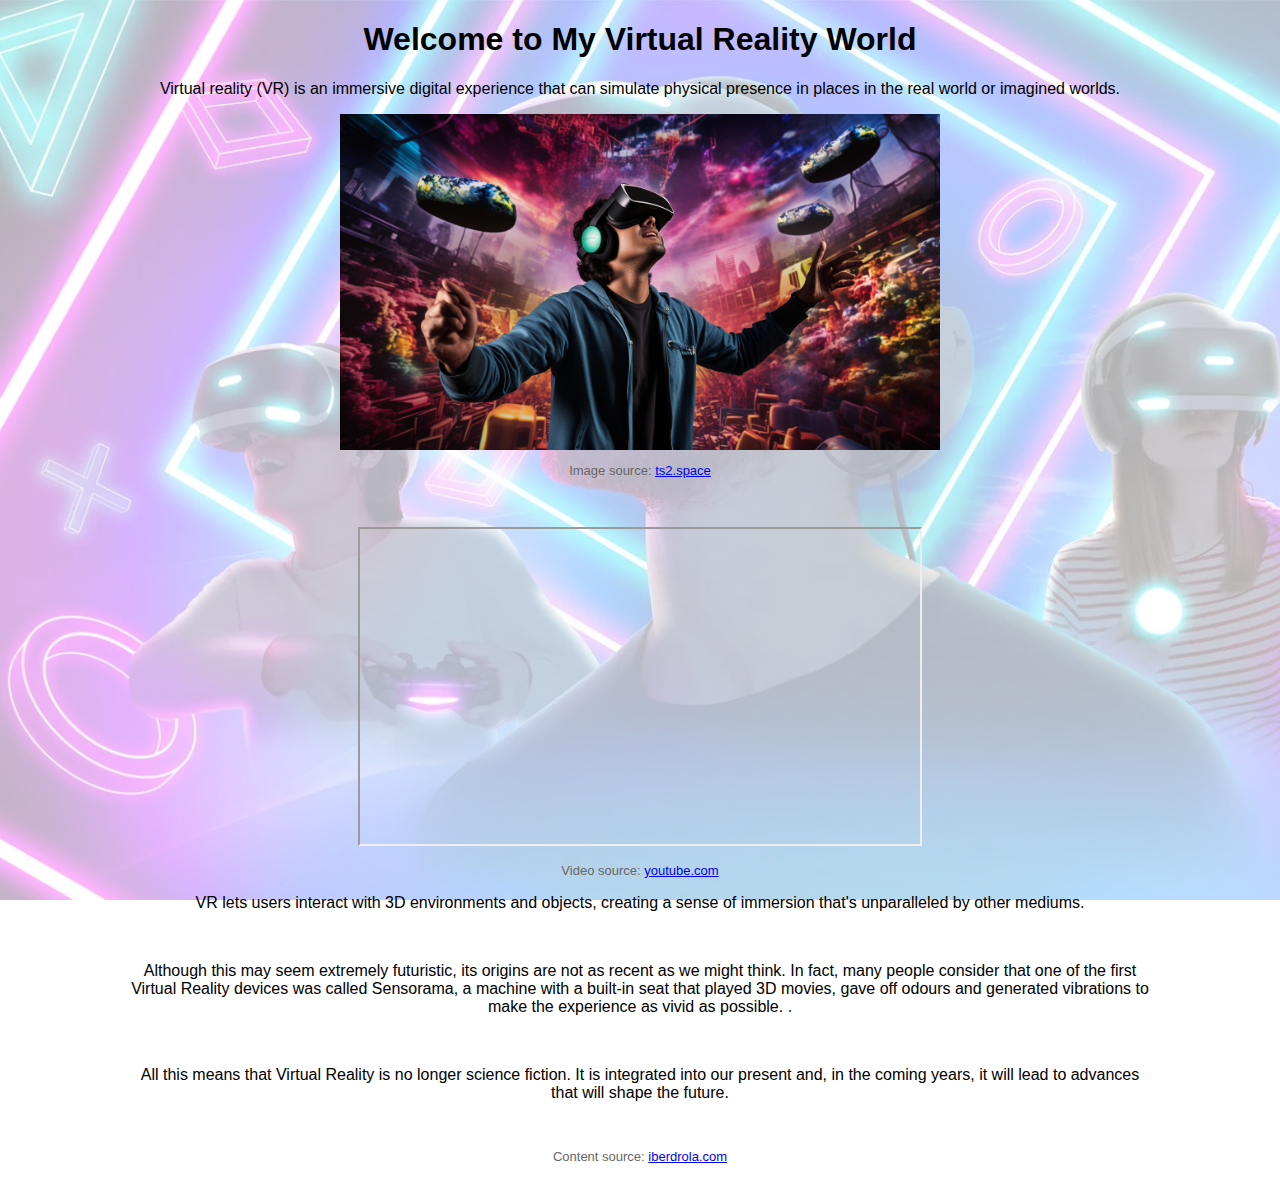
==== index.html @ 1c4f10a7 "Add files via upload" ====
<!DOCTYPE html>
<html lang="en">

<head>
    <meta charset="UTF-8">
    <meta name="viewport" content="width=device-width, initial-scale=1.0">
    <title>Virtual Reality World</title>

    <link rel="stylesheet" href="css/style.css">
</head>

<body>
    <div class="container">
        <h1>Welcome to My Virtual Reality World</h1>
        <p>Virtual reality (VR) is an immersive digital experience that can simulate physical presence in places in the
            real world or imagined worlds.</p>

        <img src="images/vr1111.jpg" alt="Virtual Reality Image" class="center-image">
        <p class="source">Image source: <a
                href="https://ts2.space/wp-content/uploads/2023/11/Which-is-the-most-expensive-VR-in-the-world_65456b44a2720.jpg">ts2.space</a>
        </p>

        <br>
        <br>
        <iframe width="560" height="315" src="https://www.youtube.com/embed/eYIjuMCe0CI?si=Zy2XEAferal2tiUg"
            title="YouTube video player"
            allow="accelerometer; autoplay; clipboard-write; encrypted-media; gyroscope; picture-in-picture; web-share"
            allowfullscreen></iframe>

        <p class="source">Video source: <a href="https://www.youtube.com/watch?v=eYIjuMCe0CI">youtube.com</a>
        </p>


        <p>VR lets users interact with 3D environments and objects, creating a sense of immersion that's unparalleled by
            other mediums.</p>
        <br>
        <p>Although this may seem extremely futuristic, its origins are not as recent as we might think. In fact, many
            people consider that one of the first Virtual Reality devices was called Sensorama, a machine with a
            built-in seat that played 3D movies, gave off odours and generated vibrations to make the experience as
            vivid as possible. .</p>
        <br>
        <p>All this means that Virtual Reality is no longer science fiction. It is integrated into our present and, in
            the coming years, it will lead to advances that will shape the future.</p>
        <br>
        <p class="source">Content source: <a
                href="https://www.iberdrola.com/innovation/virtual-reality">iberdrola.com</a></p>
    </div>
</body>

</html>
---- css/style.css ----
body {
    font-family: Arial, sans-serif;
    text-align: center;
    margin: 0;
    padding: 0;

    background-image: url('/images/405ba771.jpg');
    background-size: cover;
    background-attachment: fixed;
}

/* Overlay with 70% transparency */
body::before {
    content: '';
    position: absolute;
    top: 0;
    right: 0;
    bottom: 0;
    left: 0;
    background: rgba(255, 255, 255, 0.7);
    z-index: -1;
}

.container {
    width: 80%;
    margin: auto;
    overflow: hidden;
}

img {
    max-width: 100%;
    height: auto;
}

.source {
    font-size: small;
    color: #666;
}

.center-image {
    display: block;
    /* Images are inline by default. Change this to block to apply margins */
    width: 600px;
    /* Set the width of the image */
    height: auto;
    /* This will maintain the aspect ratio of the image */
    margin: 0 auto;
    /* This will center the image horizontally */
}
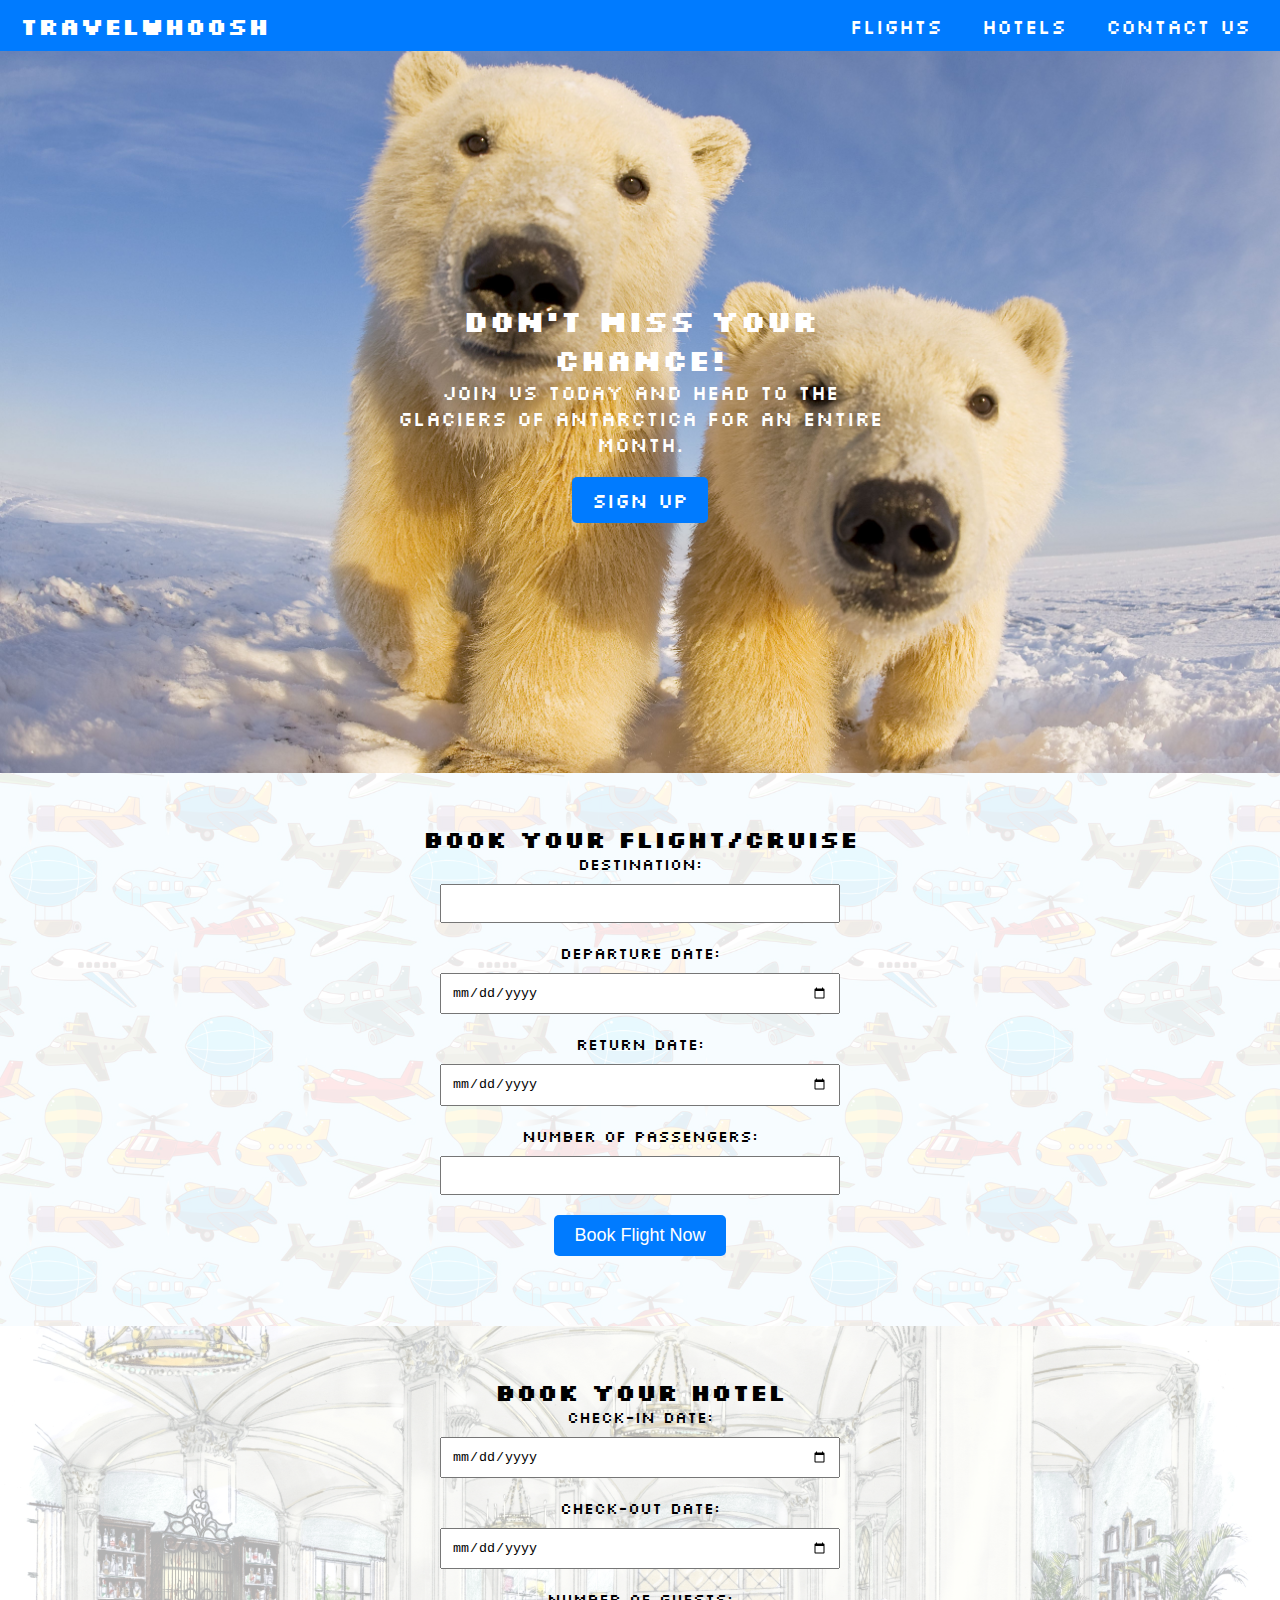
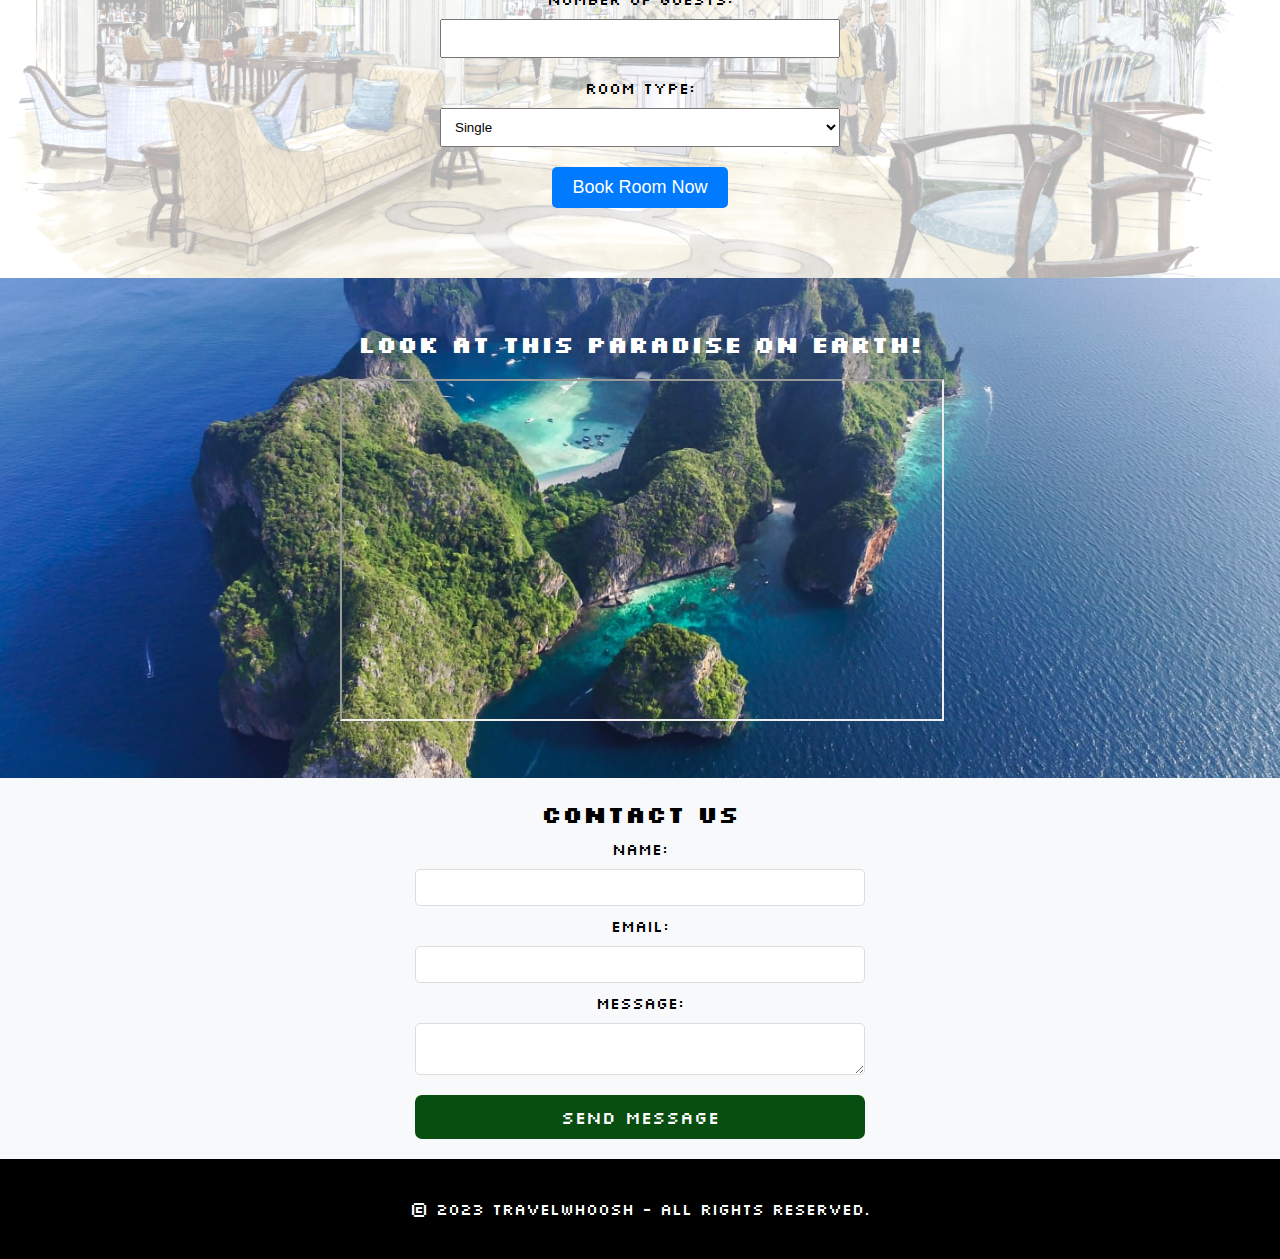
==== commit da3f8804: "Add files via upload" ====
--- a/index.html
+++ b/index.html
@@ -4,47 +4,122 @@
 <head>
     <meta charset="UTF-8">
     <meta name="viewport" content="width=device-width, initial-scale=1.0">
-    <title>Virtual Reality World</title>
 
-    <link rel="stylesheet" href="css/style.css">
+    <title>Travel Company</title>
+    <link rel="stylesheet" href="/css/style.css">
+    <!-- <link href="https://fonts.googleapis.com/css2?family=Dancing+Script:wght@600&display=swap" rel="stylesheet"> -->
+
+    <link rel="preconnect" href="https://fonts.googleapis.com">
+    <link rel="preconnect" href="https://fonts.gstatic.com" crossorigin>
+    <link href="https://fonts.googleapis.com/css2?family=Silkscreen&display=swap" rel="stylesheet">
 </head>
 
 <body>
-    <div class="container">
-        <h1>Welcome to My Virtual Reality World</h1>
-        <p>Virtual reality (VR) is an immersive digital experience that can simulate physical presence in places in the
-            real world or imagined worlds.</p>
+    <header>
+        <div class="logo">TravelWhoosh</div>
+        <nav>
+            <ul>
+                <li><a href="#booking-form">Flights</a></li>
+                <li><a href="#hotel-booking-form-section">Hotels</a></li>
+                <li><a href="#contact-us">Contact Us</a></li>
+            </ul>
+        </nav>
+    </header>
 
-        <img src="images/vr1111.jpg" alt="Virtual Reality Image" class="center-image">
-        <p class="source">Image source: <a
-                href="https://ts2.space/wp-content/uploads/2023/11/Which-is-the-most-expensive-VR-in-the-world_65456b44a2720.jpg">ts2.space</a>
-        </p>
+    <!-- CTA Section -->
+    <section id="cta-section">
+        <div class="cta-background">
+            <div class="cta-content">
+                <h2>Don't miss your chance!</h2>
+                <p>Join us today and head to the glaciers of Antarctica for an entire month.</p>
+                <a href="https://hmpg.net/" target="_blank" class="cta-button">Sign up</a>
+            </div>
+        </div>
+    </section>
 
+    <!-- Booking Flight Form Section -->
+    <section id="booking-form-section">
+        <h2>Book Your Flight/Cruise</h2>
+        <form id="booking-form">
+            <div class="form-group">
+                <label for="destination">Destination:</label>
+                <input type="text" id="destination" name="destination" required>
+            </div>
+            <div class="form-group">
+                <label for="departure-date">Departure Date:</label>
+                <input type="date" id="departure-date" name="departure_date" required>
+            </div>
+            <div class="form-group">
+                <label for="return-date">Return Date:</label>
+                <input type="date" id="return-date" name="return_date" required>
+            </div>
+            <div class="form-group">
+                <label for="passengers">Number of Passengers:</label>
+                <input type="number" id="passengers" name="passengers" min="1" required>
+            </div>
+            <div class="form-group">
+                <button type="submit" class="mobile-friendly-button">Book Flight Now</button>
+            </div>
+        </form>
+    </section>
+
+    <!-- Hotel Booking Form Section -->
+    <section id="hotel-booking-form-section">
+        <h2>Book Your Hotel</h2>
+        <form id="hotel-booking-form">
+            <div class="form-group">
+                <label for="check-in">Check-In Date:</label>
+                <input type="date" id="check-in" name="check_in_date" required>
+            </div>
+            <div class="form-group">
+                <label for="check-out">Check-Out Date:</label>
+                <input type="date" id="check-out" name="check_out_date" required>
+            </div>
+            <div class="form-group">
+                <label for="guests">Number of Guests:</label>
+                <input type="number" id="guests" name="guests" min="1" required>
+            </div>
+            <div class="form-group">
+                <label for="room-type">Room Type:</label>
+                <select id="room-type" name="room_type">
+                    <option value="single">Single</option>
+                    <option value="double">Double</option>
+                    <option value="suite">Suite</option>
+                </select>
+            </div>
+            <div class="form-group">
+                <button type="submit" class="mobile-friendly-button">Book Room Now</button>
+            </div>
+        </form>
+    </section>
+
+    <section id="extra-video">
+        <h2>Look at this paradise on earth!</h2>
         <br>
-        <br>
-        <iframe width="560" height="315" src="https://www.youtube.com/embed/eYIjuMCe0CI?si=Zy2XEAferal2tiUg"
-            title="YouTube video player"
-            allow="accelerometer; autoplay; clipboard-write; encrypted-media; gyroscope; picture-in-picture; web-share"
-            allowfullscreen></iframe>
+        <div class="responsive-video-container">
+            <iframe src="https://www.youtube.com/embed/s3G2kLruJJo?si=vJpNIQyXm7I4weJW" title="YouTube video player"
+                allow="accelerometer; autoplay; clipboard-write; encrypted-media; gyroscope; picture-in-picture; web-share"
+                allowfullscreen>
+            </iframe>
+        </div>
+    </section>
 
-        <p class="source">Video source: <a href="https://www.youtube.com/watch?v=eYIjuMCe0CI">youtube.com</a>
-        </p>
+    <section id="contact-us">
+        <h2>Contact Us</h2>
+        <form id="contact-form" action="#" method="post">
+            <label for="name">Name:</label>
+            <input type="text" id="name" name="name" required>
+            <label for="email">Email:</label>
+            <input type="email" id="email" name="email" required>
+            <label for="message">Message:</label>
+            <textarea id="message" name="message" required></textarea>
+            <button type="submit" class="mobile-friendly-button">Send Message</button>
+        </form>
+    </section>
 
-
-        <p>VR lets users interact with 3D environments and objects, creating a sense of immersion that's unparalleled by
-            other mediums.</p>
-        <br>
-        <p>Although this may seem extremely futuristic, its origins are not as recent as we might think. In fact, many
-            people consider that one of the first Virtual Reality devices was called Sensorama, a machine with a
-            built-in seat that played 3D movies, gave off odours and generated vibrations to make the experience as
-            vivid as possible. .</p>
-        <br>
-        <p>All this means that Virtual Reality is no longer science fiction. It is integrated into our present and, in
-            the coming years, it will lead to advances that will shape the future.</p>
-        <br>
-        <p class="source">Content source: <a
-                href="https://www.iberdrola.com/innovation/virtual-reality">iberdrola.com</a></p>
-    </div>
+    <footer>
+        <p>&copy; 2023 TravelWhoosh - All rights reserved.</p>
+    </footer>
 </body>
 
 </html>--- a/css/style.css
+++ b/css/style.css
@@ -1,16 +1,172 @@
-body {
-    font-family: Arial, sans-serif;
-    text-align: center;
+body,
+h1,
+h2,
+h3,
+p {
     margin: 0;
     padding: 0;
-
-    background-image: url('/images/405ba771.jpg');
-    background-size: cover;
-    background-attachment: fixed;
-}
-
-/* Overlay with 70% transparency */
+}
+
+body {
+    font-family: 'Silkscreen', sans-serif;
+    position: relative;
+    margin: 0;
+    padding: 0;
+
+    justify-content: center;
+    align-items: center;
+}
+
+/* Add a background image with transparency */
 body::before {
+    content: "";
+    position: absolute;
+    top: 0;
+    left: 0;
+    width: 100%;
+    height: 100%;
+    /* background: url('/images/674925.jpg') no-repeat center center;
+    background-size: cover;
+    opacity: 0.7; */
+    z-index: -1;
+}
+
+
+/* Style the header */
+header {
+    background-color: #007BFF;
+    color: white;
+    padding: 10px 20px;
+    display: flex;
+    justify-content: space-between;
+    align-items: center;
+}
+
+.logo {
+    font-size: 24px;
+    font-weight: bold;
+}
+
+nav ul {
+    list-style: none;
+    padding: 0;
+    margin: 0;
+    display: flex;
+}
+
+nav li {
+    padding: 0 10px;
+    /* Space out the nav items */
+}
+
+nav a {
+    text-decoration: none;
+    color: #333;
+    /* Change as needed */
+    font-size: 18px;
+    /* Larger links for easier tapping */
+}
+
+nav ul li {
+    margin-left: 20px;
+}
+
+nav ul li a {
+    color: white;
+    text-decoration: none;
+    font-size: 20px;
+}
+
+html {
+    scroll-behavior: smooth;
+}
+
+/* CTA Styles */
+#cta-section {
+    position: relative;
+    text-align: center;
+    font-size: 20px;
+    color: white;
+}
+
+.cta-background {
+    background-image: url('/images/f7c6c0fe1eab.jpg');
+    background-size: cover;
+    background-position: center;
+    padding: 250px 20px;
+}
+
+.cta-content {
+    position: relative;
+    display: inline-block;
+    max-width: 500px;
+}
+
+.cta-button {
+    display: inline-block;
+    padding: 10px 20px;
+    margin-top: 20px;
+    background-color: #007bff;
+    color: white;
+    text-decoration: none;
+    border-radius: 5px;
+    transition: background-color 0.3s ease;
+}
+
+.cta-button:hover {
+    background-color: #0056b3;
+}
+
+/* Booking Form Styles */
+#booking-form-section {
+    text-align: center;
+    padding: 50px;
+    background-color: #f0f0f0;
+    position: relative;
+    background-image: url('/images/samolet-vertolet-dirizhabl.jpg');
+    background-size: cover;
+    background-position: center;
+    background-repeat: no-repeat;
+}
+
+#booking-form-section::before {
+    content: '';
+    position: absolute;
+    top: 0;
+    right: 0;
+    bottom: 0;
+    left: 0;
+    background: rgba(255, 255, 255, 0.9);
+    /* White color with 70% opacity */
+    z-index: 1;
+}
+
+#booking-form-section * {
+    position: relative;
+    z-index: 2;
+}
+
+#booking-form {
+    display: flex;
+    flex-direction: column;
+    align-items: center;
+    max-width: 400px;
+    margin: auto;
+}
+
+/* Hotel Booking Form Styles */
+#hotel-booking-form-section {
+    text-align: center;
+    padding: 50px;
+    background-color: #f0f0f0;
+    position: relative;
+    background-image: url('/images/Nopsi-New-Orleans-Lobby.jpg');
+    background-size: cover;
+    background-position: center;
+    background-repeat: no-repeat;
+}
+
+#hotel-booking-form-section::before {
     content: '';
     position: absolute;
     top: 0;
@@ -18,32 +174,217 @@
     bottom: 0;
     left: 0;
     background: rgba(255, 255, 255, 0.7);
-    z-index: -1;
-}
-
-.container {
-    width: 80%;
+    /* White color with 70% opacity */
+    z-index: 1;
+}
+
+#hotel-booking-form-section * {
+    position: relative;
+    z-index: 2;
+}
+
+#hotel-booking-form {
+    display: flex;
+    flex-direction: column;
+    align-items: center;
+    max-width: 400px;
     margin: auto;
+}
+
+.form-group {
+    width: 100%;
+    margin-bottom: 20px;
+}
+
+.form-group label {
+    display: block;
+    text-align: center;
+    margin-bottom: 10px;
+}
+
+.form-group input,
+.form-group select {
+    width: 100%;
+    padding: 10px;
+    box-sizing: border-box;
+}
+
+.form-group button {
+    padding: 10px 20px;
+    max-width: 400px;
+    background-color: #007bff;
+    color: white;
+    border: none;
+    border-radius: 5px;
+    cursor: pointer;
+}
+
+.form-group button:hover {
+    background-color: #0056b3;
+}
+
+/*extra-video section*/
+#extra-video {
+    padding: 50px;
+    text-align: center;
+    justify-content: center;
+    align-items: center;
+    height: 400px;
+    color: #fff;
+    background-image: url('/images/sss2assets.jpg');
+    background-size: cover;
+    background-position: center;
+    background-repeat: no-repeat;
+}
+
+.responsive-video-container {
+    display: block;
+    width: 70%;
+    max-width: 600px;
+    margin: 0 auto;
+
+    /* position: relative;
     overflow: hidden;
-}
-
-img {
-    max-width: 100%;
+    padding-top: 30%;
+    width: 70%;
+    max-width: 600px;
+    margin: 0 auto; */
+    /* max-height: 500px; */
+}
+
+.responsive-video-container iframe {
+    width: 100%;
     height: auto;
-}
-
-.source {
-    font-size: small;
-    color: #666;
-}
-
-.center-image {
-    display: block;
-    /* Images are inline by default. Change this to block to apply margins */
-    width: 600px;
-    /* Set the width of the image */
+    aspect-ratio: 16 / 9;
+}
+
+/* contact form */
+#contact-us {
+    background-color: #f8f9fa;
+    padding: 20px;
+    text-align: center;
+}
+
+#contact-form {
+    display: flex;
+    flex-direction: column;
+    max-width: 450px;
+    /* Максимальная ширина формы */
+    margin: auto;
+}
+
+#contact-form label,
+#contact-form input,
+#contact-form textarea,
+#contact-form button {
+    width: 100%;
+    /* Ширина элементов формы */
+    margin-top: 10px;
+    /* Отступ сверху для всех элементов */
+}
+
+#contact-form input[type="text"],
+#contact-form input[type="email"],
+#contact-form textarea {
+    padding: 10px;
+    border: 1px solid #ddd;
+    border-radius: 5px;
+    box-sizing: border-box;
+}
+
+#contact-form textarea {
     height: auto;
-    /* This will maintain the aspect ratio of the image */
-    margin: 0 auto;
-    /* This will center the image horizontally */
+    /* Убрать фиксированную высоту */
+    resize: vertical;
+    /* Позволить изменение размера только по вертикали */
+}
+
+#contact-form button {
+    padding: 10px;
+    background-color: rgb(7, 78, 16);
+    color: white;
+    border: none;
+    border-radius: 7px;
+    cursor: pointer;
+    font-family: 'Silkscreen', sans-serif;
+    margin-top: 20px;
+    /* Отступ сверху для кнопки */
+}
+
+#contact-form button:hover {
+    background-color: rgb(0, 179, 54);
+}
+
+/* Footer styles */
+footer {
+    background-color: #000000;
+    color: white;
+    text-align: center;
+    padding: 40px 0;
+}
+
+/*Other code pieces */
+.mobile-friendly-button {
+    padding: 15px 30px;
+    /* Larger padding for a bigger button */
+    font-size: 18px;
+    /* Larger font size for readability */
+    color: #fff;
+    /* Adjust text color as needed */
+    background-color: #007bff;
+    /* Adjust background color as needed */
+    border: none;
+    border-radius: 5px;
+    /* Rounded corners for a modern look */
+    cursor: pointer;
+    transition: background-color 0.3s ease;
+    /* Smooth transition for hover effect */
+}
+
+.mobile-friendly-button:hover {
+    background-color: #0056b3;
+    /* Darker shade on hover for visual feedback */
+}
+
+/*Mobile version*/
+
+@media (max-width: 768px) {
+
+    header {
+        flex-direction: column;
+    }
+
+    .logo {
+        margin-bottom: 15px;
+        /* Add some space between logo and nav */
+    }
+
+    nav ul {
+        flex-direction: column;
+        width: 100%;
+    }
+
+    nav li {
+        text-align: center;
+        padding: 10px 0;
+        /* More vertical padding for tap targets */
+    }
+
+    #extra-video {
+        height: 250px;
+    }
+
+    #contact-form {
+        width: 90%;
+        /* Ширина формы на мобильных устройствах */
+    }
+
+    .mobile-friendly-button {
+        width: auto;
+        /* Auto width allows it to grow with the text content */
+        display: block;
+        /* Makes the button take the full width of its container */
+        margin: 10px auto;
+        /* Centers the button and adds some margin around it */
+    }
 }